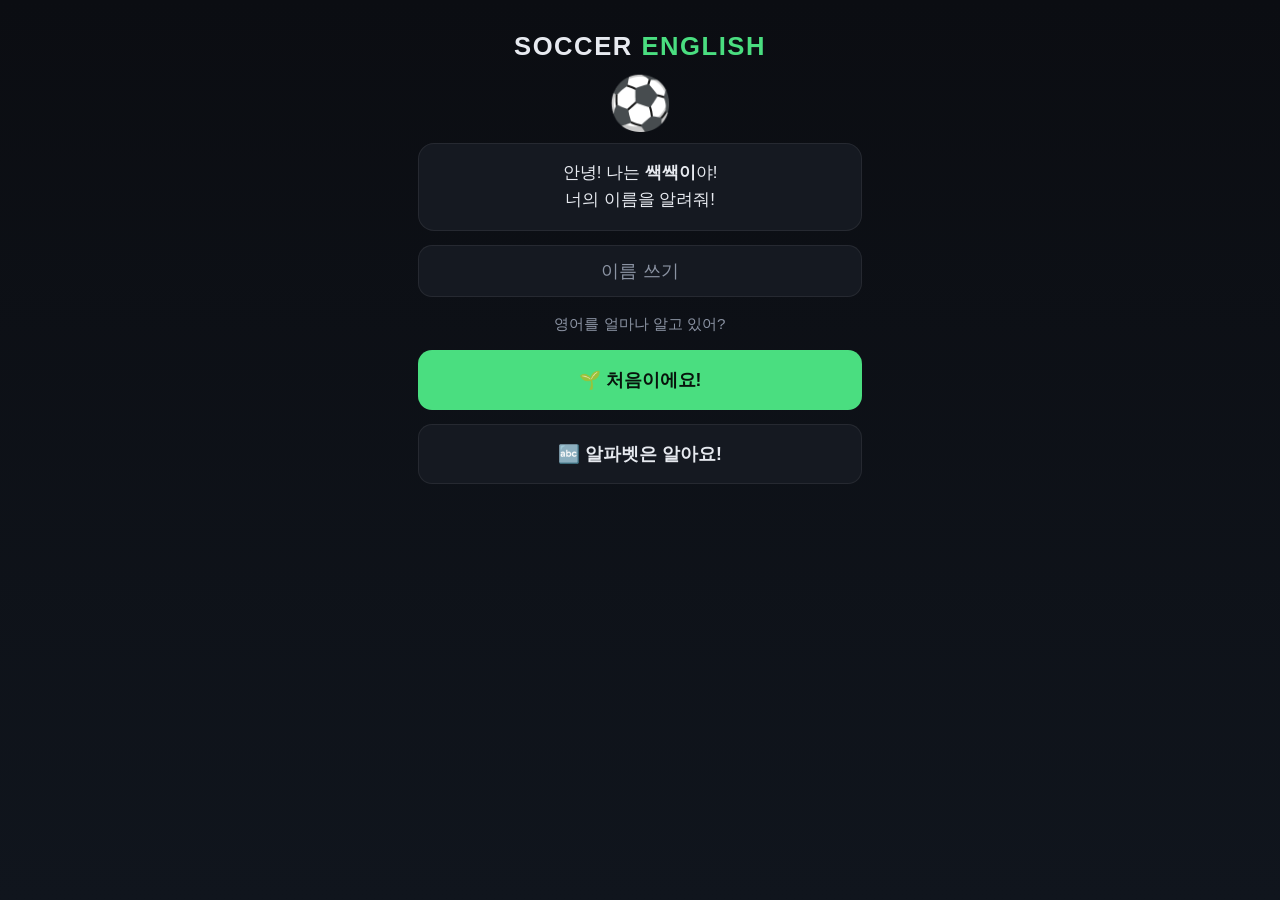
==== index.html @ 0148b0e5 "디자인 전면 개편 - 프리미엄 다크 스포츠 스타일 만화풍 배경/말풍선/바운스 제거, 다크 배경 + 카드 + 그린 포인트 단일 색. 터치 타깃 크기는 유지. 진행 점·브랜드 워드마크" ====
<!DOCTYPE html>
<!-- 초등 저학년 영어 학습 PWA "싸커 잉글리시" 메인 화면 -->
<html lang="ko">
<head>
  <meta charset="UTF-8">
  <meta name="viewport" content="width=device-width, initial-scale=1.0, user-scalable=no">
  <meta name="theme-color" content="#0b0d12">
  <title>싸커 잉글리시</title>
  <link rel="manifest" href="manifest.json">
  <link rel="stylesheet" href="css/app.css">
</head>
<body>
<div id="app">

  <!-- 첫 실행 화면 (데이터 로딩 완료 후 표시) -->
  <section id="screen-start" class="screen hidden">
    <div class="brand">SOCCER<span> ENGLISH</span></div>
    <div class="mascot">⚽</div>
    <div class="bubble">안녕! 나는 <b>쌕쌕이</b>야!<br>너의 이름을 알려줘!</div>
    <input id="inp-name" type="text" maxlength="8" placeholder="이름 쓰기" autocomplete="off">
    <p class="hint">영어를 얼마나 알고 있어?</p>
    <button id="btn-level-new" class="big green">🌱 처음이에요!</button>
    <button id="btn-level-abc" class="big blue">🔤 알파벳은 알아요!</button>
  </section>

  <!-- 홈(잔디 구장) 화면 -->
  <section id="screen-home" class="screen hidden">
    <header class="topbar">
      <span id="hud-coins">🪙 0</span>
      <span id="hud-streak">🔥 0일</span>
    </header>
    <div class="brand">SOCCER<span> ENGLISH</span></div>
    <p id="home-progress" class="progress-text"></p>
    <div class="bubble" id="home-msg">오늘도 훈련하러 가자!</div>
    <button id="btn-train" class="big green">⚽ 오늘의 훈련</button>
    <button id="btn-cards" class="big gold">🃏 내 카드</button>
    <button id="btn-song" class="big blue">🎤 노래방</button>
    <button id="btn-coupons" class="big pink">🎟️ 내 쿠폰</button>
  </section>

  <!-- 현금 쿠폰 화면 -->
  <section id="screen-coupons" class="screen hidden">
    <header class="topbar">
      <button id="btn-coupons-home" class="mini">🏠</button>
    </header>
    <h2>내 쿠폰</h2>
    <div id="coupon-list"></div>
  </section>

  <!-- 학습(훈련) 화면 -->
  <section id="screen-lesson" class="screen hidden">
    <header class="topbar">
      <button id="btn-lesson-home" class="mini">🏠</button>
      <span id="lesson-dots"></span>
    </header>
    <div id="lesson-area"></div>
  </section>

  <!-- 카드 도감 화면 -->
  <section id="screen-cards" class="screen hidden">
    <header class="topbar">
      <button id="btn-cards-home" class="mini">🏠</button>
      <span id="cards-coins">🪙 0</span>
    </header>
    <h2>내 선수 카드</h2>
    <div id="card-grid"></div>
    <button id="btn-pack" class="big gold">🎁 카드 뽑기 (🪙100)</button>
  </section>

  <!-- 노래방 화면 -->
  <section id="screen-song" class="screen hidden">
    <header class="topbar">
      <button id="btn-song-home" class="mini">🏠</button>
    </header>
    <h2>노래방</h2>
    <p class="hint">지나온 주차의 노래가 하나씩 열려! 눌러서 유튜브로 듣자 🎵</p>
    <div id="song-list"></div>
  </section>

  <!-- 골 세리머니 오버레이 -->
  <div id="goal-overlay" class="hidden">
    <div id="goal-text">GOAL!</div>
  </div>

</div>
<script src="js/app.js"></script>
</body>
</html>
---- css/app.css ----
/* 싸커 잉글리시 — 프리미엄 다크 스포츠 스타일. 어두운 배경 + 카드 + 그린 포인트, 터치 타깃은 크게 유지 */
* { box-sizing: border-box; -webkit-tap-highlight-color: transparent; }
:root {
  --bg: #0b0d12;
  --surface: #151921;
  --surface2: #1c222d;
  --line: rgba(255,255,255,.07);
  --text: #e7eaf0;
  --muted: #8b93a3;
  --accent: #4ade80;
  --accent-ink: #08130c;
  --gold: #f5c84c;
  --danger: #f87171;
}
html, body { margin: 0; padding: 0; height: 100%; }
body {
  font-family: -apple-system, "Segoe UI", "Apple SD Gothic Neo", "Malgun Gothic", sans-serif;
  background: linear-gradient(180deg, #0b0d12 0%, #10151d 100%);
  color: var(--text);
  overflow-x: hidden;
}
#app { max-width: 480px; margin: 0 auto; min-height: 100vh; padding: 20px 18px 28px; }

.screen { display: flex; flex-direction: column; align-items: center; gap: 14px; padding-top: 6px; }
.hidden { display: none !important; }

.topbar {
  width: 100%; display: flex; justify-content: space-between; align-items: center;
  font-size: 1rem; font-weight: 600; color: var(--muted); letter-spacing: .02em;
}

.brand { font-size: 1.6rem; font-weight: 900; letter-spacing: .06em; color: var(--text); margin: 6px 0 2px; }
.brand span { color: var(--accent); }

.mascot { font-size: 52px; line-height: 1; }
.mascot.small { font-size: 40px; }
.bounce { animation: none; }

.bubble {
  background: var(--surface); border: 1px solid var(--line); border-radius: 16px;
  padding: 16px 20px; font-size: 1.05rem; text-align: center; line-height: 1.6;
  color: var(--text); max-width: 100%; width: 100%;
}

input[type="text"] {
  font-size: 1.15rem; text-align: center; color: var(--text);
  background: var(--surface); border: 1px solid var(--line); border-radius: 14px;
  padding: 14px; width: 100%; outline: none;
}
input[type="text"]:focus { border-color: var(--accent); }
input::placeholder { color: var(--muted); }

button {
  border: none; border-radius: 14px; cursor: pointer;
  font-family: inherit; font-weight: 700; color: var(--text);
  transition: transform .08s, opacity .15s;
}
button:active { transform: scale(.97); }
.big {
  width: 100%; min-height: 60px; font-size: 1.1rem;
  background: var(--surface); border: 1px solid var(--line);
}
.green { background: var(--accent); border: none; color: var(--accent-ink); }
.blue, .gold, .pink { background: var(--surface); border: 1px solid var(--line); color: var(--text); }
.mini {
  background: var(--surface); border: 1px solid var(--line);
  min-width: 46px; min-height: 42px; font-size: 1.05rem;
}

.hint { color: var(--muted); font-size: .95rem; margin: 2px 0 0; text-align: center; line-height: 1.5; }
.progress-text { color: var(--muted); font-weight: 600; font-size: .95rem; margin: 0; letter-spacing: .02em; }

/* 학습 화면 */
#lesson-dots { display: flex; gap: 6px; align-items: center; }
.dot { width: 7px; height: 7px; border-radius: 50%; background: var(--line); display: inline-block; }
.dot.on { background: var(--accent); }
#lesson-area { width: 100%; display: flex; flex-direction: column; align-items: center; gap: 12px; }

.word-card {
  background: var(--surface); border: 1px solid var(--line); border-radius: 18px;
  width: 100%; padding: 22px 20px; text-align: center; cursor: pointer;
}
.word-card:active { background: var(--surface2); }
.word-card .emoji { font-size: 64px; line-height: 1.15; }
.word-card .en { font-size: 1.9rem; font-weight: 800; color: var(--text); margin: 8px 0 2px; letter-spacing: .01em; }
.word-card .ko { font-size: 1rem; color: var(--muted); line-height: 1.5; }

.quiz-q {
  background: transparent; border-radius: 0; padding: 6px 4px; width: 100%;
  text-align: center; font-size: 1.05rem; font-weight: 600; color: var(--muted);
}
.quiz-opts { display: flex; gap: 10px; width: 100%; justify-content: center; flex-wrap: wrap; }
.opt {
  background: var(--surface); border: 1px solid var(--line); border-radius: 18px;
  font-size: 52px; width: 30%; min-width: 96px; min-height: 100px;
}
.opt.text { font-size: 1.3rem; font-weight: 800; color: var(--text); }
.opt.correct { border-color: var(--accent); background: rgba(74,222,128,.12); }
.opt.wrong { border-color: var(--danger); background: rgba(248,113,113,.10); animation: shake .35s; }
@keyframes shake {
  0%,100% { transform: translateX(0); } 25% { transform: translateX(-7px); } 75% { transform: translateX(7px); }
}

.speak-btn {
  background: var(--surface); border: 1px solid var(--line); color: var(--text);
  width: 100%; min-height: 56px; font-size: 1.05rem;
}
.next-btn {
  background: var(--accent); color: var(--accent-ink);
  width: 100%; min-height: 56px; font-size: 1.1rem;
}

/* 골 세리머니 */
#goal-overlay {
  position: fixed; inset: 0; display: flex; align-items: center; justify-content: center;
  background: rgba(5,7,10,.66); z-index: 50;
}
#goal-text {
  font-size: 58px; font-weight: 900; font-style: italic; letter-spacing: .04em;
  color: var(--accent); animation: pop .5s ease-out;
}
@keyframes pop { 0% { transform: scale(.3); } 70% { transform: scale(1.18); } 100% { transform: scale(1); } }
.confetti {
  position: fixed; top: -10px; font-size: 24px; z-index: 51;
  animation: fall 1.4s linear forwards;
}
@keyframes fall { to { transform: translateY(105vh) rotate(360deg); opacity: .5; } }

/* 카드 도감 */
h2 { color: var(--text); margin: 4px 0; font-size: 1.25rem; letter-spacing: .02em; }
#card-grid { display: grid; grid-template-columns: repeat(3, 1fr); gap: 10px; width: 100%; }
.pcard {
  background: var(--surface); border: 1px solid var(--line); border-radius: 14px;
  padding: 14px 4px 12px; text-align: center;
}
.pcard .face { font-size: 38px; }
.pcard .nm { font-size: .78rem; font-weight: 600; margin-top: 6px; color: var(--text); }
.pcard.locked { opacity: .45; }
.pcard.locked .nm { color: var(--muted); }
.pcard.rare { border-color: rgba(96,165,250,.45); }
.pcard.legend { border-color: rgba(245,200,76,.55); }

.reward-box {
  background: var(--surface); border: 1px solid var(--line); border-radius: 18px;
  width: 100%; padding: 26px 22px; text-align: center;
  font-size: 1.1rem; line-height: 1.9; color: var(--text);
}
.reward-box .big-coin { font-size: 46px; }
.reward-box.used { opacity: .5; }
#coupon-list { width: 100%; display: flex; flex-direction: column; gap: 12px; align-items: center; }
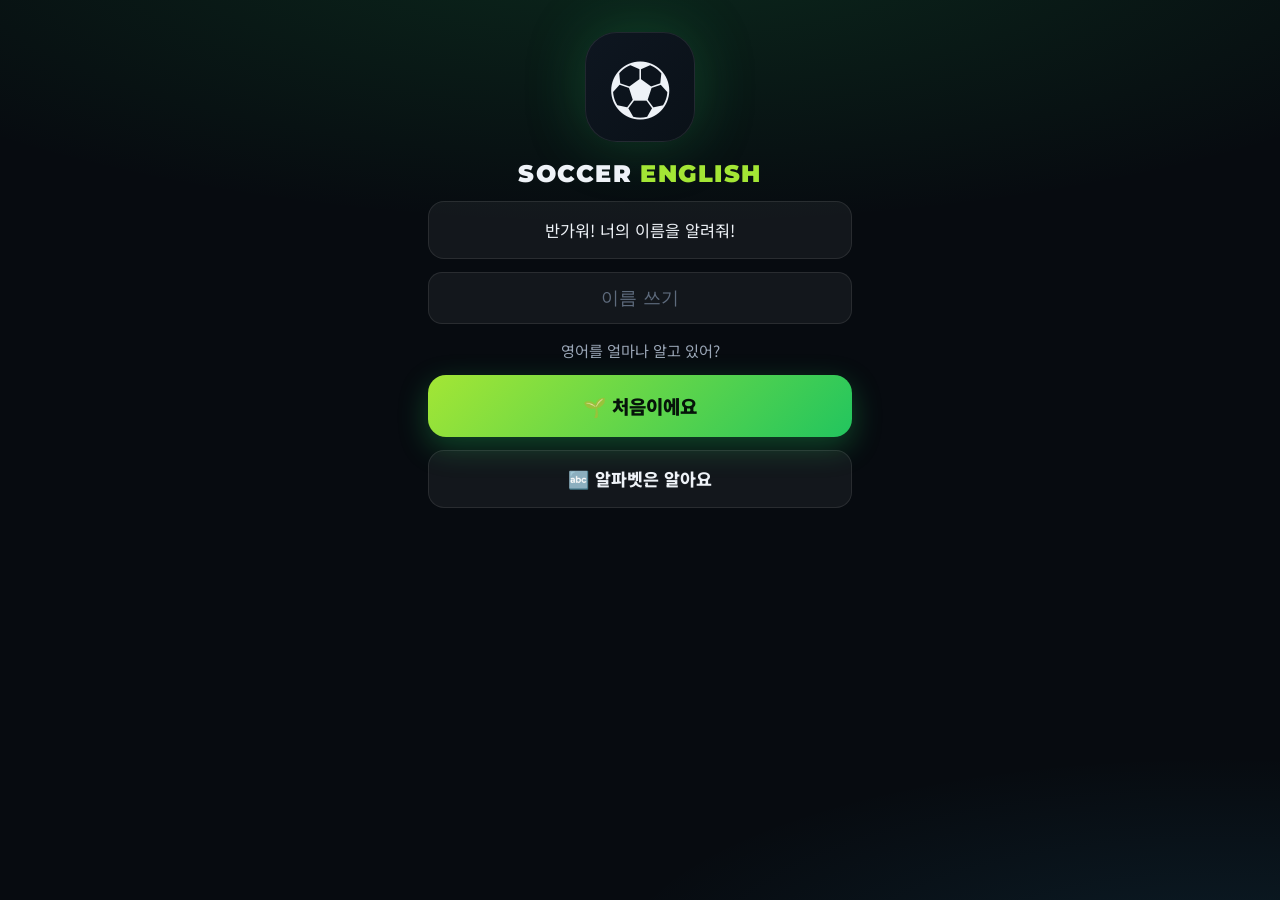
==== commit 850fe4fc: "앱 전체 디자인을 시안 A(스타디움 나이트)로 통일 + 고급화 - 다크 + 네온 그린 그라데이션, Montserrat 디스플레이 타이포, 글로우 - 홈 히어로(DAY N + 진도바" ====
--- a/index.html
+++ b/index.html
@@ -4,9 +4,12 @@
 <head>
   <meta charset="UTF-8">
   <meta name="viewport" content="width=device-width, initial-scale=1.0, user-scalable=no">
-  <meta name="theme-color" content="#0b0d12">
+  <meta name="theme-color" content="#070b10">
   <title>싸커 잉글리시</title>
   <link rel="manifest" href="manifest.json">
+  <link rel="preconnect" href="https://fonts.googleapis.com">
+  <link rel="preconnect" href="https://fonts.gstatic.com" crossorigin>
+  <link href="https://fonts.googleapis.com/css2?family=Montserrat:wght@700;800;900&family=Noto+Sans+KR:wght@500;700;900&display=swap" rel="stylesheet">
   <link rel="stylesheet" href="css/app.css">
 </head>
 <body>
@@ -14,28 +17,65 @@
 
   <!-- 첫 실행 화면 (데이터 로딩 완료 후 표시) -->
   <section id="screen-start" class="screen hidden">
+    <div class="start-logo">⚽</div>
     <div class="brand">SOCCER<span> ENGLISH</span></div>
-    <div class="mascot">⚽</div>
-    <div class="bubble">안녕! 나는 <b>쌕쌕이</b>야!<br>너의 이름을 알려줘!</div>
+    <div class="bubble">반가워! 너의 이름을 알려줘!</div>
     <input id="inp-name" type="text" maxlength="8" placeholder="이름 쓰기" autocomplete="off">
     <p class="hint">영어를 얼마나 알고 있어?</p>
-    <button id="btn-level-new" class="big green">🌱 처음이에요!</button>
-    <button id="btn-level-abc" class="big blue">🔤 알파벳은 알아요!</button>
+    <button id="btn-level-new" class="cta">🌱  처음이에요</button>
+    <button id="btn-level-abc" class="big">🔤  알파벳은 알아요</button>
   </section>
 
-  <!-- 홈(잔디 구장) 화면 -->
+  <!-- 홈 화면 -->
   <section id="screen-home" class="screen hidden">
+    <header class="topbar home-top">
+      <span class="pill coin" id="hud-coins">🪙 0</span>
+      <span class="pill fire" id="hud-streak">🔥 0일</span>
+    </header>
+    <div class="hero">
+      <div class="kick">TODAY'S TRAINING</div>
+      <div class="day" id="hero-day">DAY 1</div>
+      <div class="sub" id="home-progress"></div>
+      <div class="bar"><i id="hero-bar"></i></div>
+    </div>
+    <div class="home-msg" id="home-msg"></div>
+    <button id="btn-train" class="cta">▶  오늘의 훈련 시작</button>
+    <div class="tiles">
+      <button id="btn-cards" class="tile"><span class="ic">🃏</span>내 카드</button>
+      <button id="btn-song" class="tile"><span class="ic">🎤</span>노래방</button>
+      <button id="btn-coupons" class="tile"><span class="ic">🎟️</span>내 쿠폰</button>
+    </div>
+    <button id="btn-parent" class="textlink">👨‍👩‍👧 부모님</button>
+  </section>
+
+  <!-- 부모 진행 현황 화면 (간단한 잠금 통과 후) -->
+  <section id="screen-parent" class="screen hidden">
     <header class="topbar">
-      <span id="hud-coins">🪙 0</span>
-      <span id="hud-streak">🔥 0일</span>
+      <button id="btn-parent-home" class="mini">🏠</button>
+      <span>부모님 화면</span>
     </header>
-    <div class="brand">SOCCER<span> ENGLISH</span></div>
-    <p id="home-progress" class="progress-text"></p>
-    <div class="bubble" id="home-msg">오늘도 훈련하러 가자!</div>
-    <button id="btn-train" class="big green">⚽ 오늘의 훈련</button>
-    <button id="btn-cards" class="big gold">🃏 내 카드</button>
-    <button id="btn-song" class="big blue">🎤 노래방</button>
-    <button id="btn-coupons" class="big pink">🎟️ 내 쿠폰</button>
+    <div id="parent-gate">
+      <div class="bubble">부모님 확인이에요.<br><b id="gate-q"></b> 의 답을 적어 주세요.</div>
+      <input id="gate-input" type="number" inputmode="numeric" placeholder="답">
+      <button id="gate-ok" class="big green">확인</button>
+      <div id="gate-fb" class="say-fb"></div>
+    </div>
+    <div id="parent-dash" class="hidden"></div>
+  </section>
+
+  <!-- 노래방 가사 하이라이트 화면 -->
+  <section id="screen-karaoke" class="screen hidden">
+    <header class="topbar">
+      <button id="btn-karaoke-back" class="mini">◀ 노래</button>
+      <button id="btn-karaoke-home" class="mini">🏠</button>
+    </header>
+    <div id="karaoke-title" class="brand" style="font-size:1.1rem"></div>
+    <div id="k-player-wrap"><div id="k-player"></div></div>
+    <div class="karaoke-ctrl">
+      <button id="k-minus" class="say-btn">⏪ 가사 -1초</button>
+      <button id="k-plus" class="say-btn">가사 +1초 ⏩</button>
+    </div>
+    <div id="karaoke-lyrics"></div>
   </section>
 
   <!-- 현금 쿠폰 화면 -->
@@ -73,8 +113,17 @@
       <button id="btn-song-home" class="mini">🏠</button>
     </header>
     <h2>노래방</h2>
-    <p class="hint">지나온 주차의 노래가 하나씩 열려! 눌러서 유튜브로 듣자 🎵</p>
+    <p class="hint">지나온 주차의 노래가 하나씩 열려! 눌러서 영상으로 보자 🎵</p>
     <div id="song-list"></div>
+  </section>
+
+  <!-- 노래 보기 화면 (영상 + 단어 + 가사 게임) -->
+  <section id="screen-songview" class="screen hidden">
+    <header class="topbar">
+      <button id="btn-songview-back" class="mini">◀ 노래방</button>
+      <button id="btn-songview-home" class="mini">🏠</button>
+    </header>
+    <div id="songview-area"></div>
   </section>
 
   <!-- 골 세리머니 오버레이 -->
--- a/css/app.css
+++ b/css/app.css
@@ -1,150 +1,196 @@
-/* 싸커 잉글리시 — 프리미엄 다크 스포츠 스타일. 어두운 배경 + 카드 + 그린 포인트, 터치 타깃은 크게 유지 */
+/* 싸커 잉글리시 — 시안 A "스타디움 나이트" 적용. 다크 + 네온 그린 그라데이션, 프리미엄 athletic */
 * { box-sizing: border-box; -webkit-tap-highlight-color: transparent; }
 :root {
-  --bg: #0b0d12;
-  --surface: #151921;
-  --surface2: #1c222d;
-  --line: rgba(255,255,255,.07);
-  --text: #e7eaf0;
-  --muted: #8b93a3;
-  --accent: #4ade80;
-  --accent-ink: #08130c;
-  --gold: #f5c84c;
-  --danger: #f87171;
+  --bg: #070b10;
+  --surface: rgba(255,255,255,.05);
+  --surface-solid: #101822;
+  --line: rgba(255,255,255,.09);
+  --text: #eef2f7;
+  --muted: #9aa6b6;
+  --faint: #5e6b7d;
+  --accent: #a3e635;
+  --accent2: #22c55e;
+  --accent-ink: #06140a;
+  --gold: #fbbf24;
+  --rose: #fb7185;
+  --display: 'Montserrat', 'Noto Sans KR', sans-serif;
 }
-html, body { margin: 0; padding: 0; height: 100%; }
+html, body { margin: 0; padding: 0; min-height: 100%; }
 body {
-  font-family: -apple-system, "Segoe UI", "Apple SD Gothic Neo", "Malgun Gothic", sans-serif;
-  background: linear-gradient(180deg, #0b0d12 0%, #10151d 100%);
+  font-family: 'Noto Sans KR', -apple-system, 'Malgun Gothic', sans-serif;
   color: var(--text);
-  overflow-x: hidden;
+  background: var(--bg);
+  background-image:
+    radial-gradient(120% 55% at 50% -8%, rgba(34,197,94,.16), transparent 60%),
+    radial-gradient(80% 40% at 95% 108%, rgba(56,189,248,.10), transparent 60%);
+  background-attachment: fixed;
 }
-#app { max-width: 480px; margin: 0 auto; min-height: 100vh; padding: 20px 18px 28px; }
+#app { max-width: 460px; margin: 0 auto; min-height: 100vh; padding: 18px 18px 34px; }
 
-.screen { display: flex; flex-direction: column; align-items: center; gap: 14px; padding-top: 6px; }
+.screen { display: flex; flex-direction: column; align-items: center; gap: 13px; }
 .hidden { display: none !important; }
 
 .topbar {
   width: 100%; display: flex; justify-content: space-between; align-items: center;
-  font-size: 1rem; font-weight: 600; color: var(--muted); letter-spacing: .02em;
+  color: var(--muted); font-weight: 700; font-size: .95rem; gap: 8px;
 }
+.home-top { margin-bottom: 4px; }
+.pill {
+  display: inline-flex; align-items: center; gap: 6px;
+  background: var(--surface); border: 1px solid var(--line); border-radius: 999px;
+  padding: 8px 15px; font-weight: 800; font-size: .92rem; backdrop-filter: blur(8px);
+}
+.coin { color: var(--gold); } .fire { color: var(--rose); }
 
-.brand { font-size: 1.6rem; font-weight: 900; letter-spacing: .06em; color: var(--text); margin: 6px 0 2px; }
+/* 브랜드 / 시작 */
+.brand { font-family: var(--display); font-weight: 900; font-size: 1.5rem; letter-spacing: .06em; }
 .brand span { color: var(--accent); }
-
-.mascot { font-size: 52px; line-height: 1; }
-.mascot.small { font-size: 40px; }
+.start-logo {
+  width: 110px; height: 110px; border-radius: 32px; margin: 14px auto 4px; font-size: 62px;
+  display: flex; align-items: center; justify-content: center;
+  background: linear-gradient(135deg, #0e1620, #0a1118); border: 1px solid var(--line);
+  box-shadow: 0 0 60px rgba(34,197,94,.25);
+}
+.mascot { font-size: 48px; line-height: 1; }
+.mascot.small { font-size: 38px; }
 .bounce { animation: none; }
 
 .bubble {
   background: var(--surface); border: 1px solid var(--line); border-radius: 16px;
-  padding: 16px 20px; font-size: 1.05rem; text-align: center; line-height: 1.6;
-  color: var(--text); max-width: 100%; width: 100%;
+  padding: 15px 18px; font-size: 1.02rem; text-align: center; line-height: 1.6; width: 100%;
 }
 
-input[type="text"] {
-  font-size: 1.15rem; text-align: center; color: var(--text);
-  background: var(--surface); border: 1px solid var(--line); border-radius: 14px;
-  padding: 14px; width: 100%; outline: none;
+input[type="text"], input[type="number"] {
+  font-size: 1.15rem; text-align: center; color: var(--text); width: 100%;
+  background: var(--surface); border: 1px solid var(--line); border-radius: 14px; padding: 14px; outline: none;
 }
-input[type="text"]:focus { border-color: var(--accent); }
-input::placeholder { color: var(--muted); }
+input:focus { border-color: var(--accent); }
+input::placeholder { color: var(--faint); }
 
-button {
-  border: none; border-radius: 14px; cursor: pointer;
-  font-family: inherit; font-weight: 700; color: var(--text);
-  transition: transform .08s, opacity .15s;
+/* 버튼 */
+button { border: none; border-radius: 16px; cursor: pointer; font-family: inherit; font-weight: 800; color: var(--text); transition: transform .08s, filter .15s; }
+button:active { transform: scale(.97); }
+.cta {
+  width: 100%; min-height: 62px; font-size: 1.18rem; font-weight: 900; color: var(--accent-ink);
+  background: linear-gradient(135deg, var(--accent), var(--accent2));
+  box-shadow: 0 10px 30px rgba(34,197,94,.32); border-radius: 18px;
 }
-button:active { transform: scale(.97); }
-.big {
-  width: 100%; min-height: 60px; font-size: 1.1rem;
-  background: var(--surface); border: 1px solid var(--line);
+.big { width: 100%; min-height: 58px; font-size: 1.08rem; background: var(--surface); border: 1px solid var(--line); }
+.mini { background: var(--surface); border: 1px solid var(--line); min-width: 48px; min-height: 42px; font-size: 1rem; color: var(--text); }
+.textlink { background: transparent; color: var(--faint); border: none; font-size: .92rem; min-height: 42px; margin-top: 2px; text-decoration: underline; }
+
+/* 홈 히어로 */
+.hero {
+  position: relative; width: 100%; border-radius: 24px; padding: 22px 22px 24px; overflow: hidden;
+  background: linear-gradient(135deg, #0e1620, #0a1118); border: 1px solid var(--line);
 }
-.green { background: var(--accent); border: none; color: var(--accent-ink); }
-.blue, .gold, .pink { background: var(--surface); border: 1px solid var(--line); color: var(--text); }
-.mini {
-  background: var(--surface); border: 1px solid var(--line);
-  min-width: 46px; min-height: 42px; font-size: 1.05rem;
+.hero::after {
+  content: ""; position: absolute; right: -40px; top: -40px; width: 180px; height: 180px; border-radius: 50%;
+  background: radial-gradient(circle, rgba(163,230,53,.30), transparent 70%); filter: blur(6px);
 }
+.kick { font-family: var(--display); font-weight: 900; font-size: .76rem; letter-spacing: .22em; color: var(--accent); margin-bottom: 6px; position: relative; z-index: 2; }
+.day { font-family: var(--display); font-weight: 900; font-size: 2.4rem; line-height: 1; margin-bottom: 6px; position: relative; z-index: 2; }
+.sub { color: var(--muted); font-size: .95rem; position: relative; z-index: 2; }
+.bar { height: 8px; border-radius: 99px; background: rgba(255,255,255,.08); margin-top: 15px; overflow: hidden; position: relative; z-index: 2; }
+.bar i { display: block; height: 100%; width: 0%; border-radius: 99px; background: linear-gradient(90deg, var(--accent), var(--accent2)); transition: width .4s; }
+.home-msg { color: var(--muted); font-size: .98rem; text-align: center; min-height: 1em; }
 
-.hint { color: var(--muted); font-size: .95rem; margin: 2px 0 0; text-align: center; line-height: 1.5; }
-.progress-text { color: var(--muted); font-weight: 600; font-size: .95rem; margin: 0; letter-spacing: .02em; }
+/* 홈 타일 */
+.tiles { display: grid; grid-template-columns: 1fr 1fr 1fr; gap: 10px; width: 100%; }
+.tile { background: var(--surface); border: 1px solid var(--line); border-radius: 18px; padding: 16px 6px; font-weight: 700; font-size: .9rem; color: #cdd6e2; }
+.tile .ic { font-size: 26px; display: block; margin-bottom: 6px; }
+
+.hint { color: var(--muted); font-size: .95rem; text-align: center; line-height: 1.5; margin: 2px 0 0; }
+.progress-text { color: var(--muted); font-weight: 600; font-size: .95rem; margin: 0; }
 
 /* 학습 화면 */
 #lesson-dots { display: flex; gap: 6px; align-items: center; }
 .dot { width: 7px; height: 7px; border-radius: 50%; background: var(--line); display: inline-block; }
-.dot.on { background: var(--accent); }
-#lesson-area { width: 100%; display: flex; flex-direction: column; align-items: center; gap: 12px; }
+.dot.on { background: var(--accent); box-shadow: 0 0 8px rgba(163,230,53,.6); }
+#lesson-area, #songview-area { width: 100%; display: flex; flex-direction: column; align-items: center; gap: 12px; }
 
+/* 단어 카드 — 이모지를 프레임 타일에 담아 고급스럽게 */
 .word-card {
-  background: var(--surface); border: 1px solid var(--line); border-radius: 18px;
-  width: 100%; padding: 22px 20px; text-align: center; cursor: pointer;
+  background: linear-gradient(180deg, #101a24, #0b121a); border: 1px solid var(--line);
+  border-radius: 22px; width: 100%; padding: 22px 20px; text-align: center; cursor: pointer;
 }
-.word-card:active { background: var(--surface2); }
-.word-card .emoji { font-size: 64px; line-height: 1.15; }
-.word-card .en { font-size: 1.9rem; font-weight: 800; color: var(--text); margin: 8px 0 2px; letter-spacing: .01em; }
+.word-card:active { filter: brightness(1.12); }
+.word-card .emoji {
+  width: 96px; height: 96px; margin: 0 auto 14px; border-radius: 24px;
+  display: flex; align-items: center; justify-content: center; font-size: 56px;
+  background: radial-gradient(circle at 30% 25%, #1c2a37, #0d141c); border: 1px solid rgba(163,230,53,.25);
+}
+.word-card .en { font-family: var(--display); font-weight: 900; font-size: 1.9rem; color: var(--text); margin: 4px 0 2px; }
 .word-card .ko { font-size: 1rem; color: var(--muted); line-height: 1.5; }
 
-.quiz-q {
-  background: transparent; border-radius: 0; padding: 6px 4px; width: 100%;
-  text-align: center; font-size: 1.05rem; font-weight: 600; color: var(--muted);
-}
+.quiz-q { width: 100%; text-align: center; font-size: 1.02rem; font-weight: 700; color: var(--muted); padding: 4px; }
 .quiz-opts { display: flex; gap: 10px; width: 100%; justify-content: center; flex-wrap: wrap; }
 .opt {
   background: var(--surface); border: 1px solid var(--line); border-radius: 18px;
   font-size: 52px; width: 30%; min-width: 96px; min-height: 100px;
 }
-.opt.text { font-size: 1.3rem; font-weight: 800; color: var(--text); }
-.opt.correct { border-color: var(--accent); background: rgba(74,222,128,.12); }
-.opt.wrong { border-color: var(--danger); background: rgba(248,113,113,.10); animation: shake .35s; }
-@keyframes shake {
-  0%,100% { transform: translateX(0); } 25% { transform: translateX(-7px); } 75% { transform: translateX(7px); }
-}
+.opt.text { font-family: var(--display); font-size: 1.3rem; font-weight: 900; color: var(--text); }
+.opt.correct { border-color: var(--accent); background: rgba(163,230,53,.14); box-shadow: 0 0 20px rgba(163,230,53,.25); }
+.opt.wrong { border-color: var(--rose); background: rgba(251,113,133,.12); animation: shake .35s; }
+@keyframes shake { 0%,100% { transform: translateX(0); } 25% { transform: translateX(-7px); } 75% { transform: translateX(7px); } }
 
-.speak-btn {
-  background: var(--surface); border: 1px solid var(--line); color: var(--text);
-  width: 100%; min-height: 56px; font-size: 1.05rem;
-}
-.next-btn {
-  background: var(--accent); color: var(--accent-ink);
-  width: 100%; min-height: 56px; font-size: 1.1rem;
-}
+.speak-btn { background: var(--surface); border: 1px solid var(--line); color: var(--text); width: 100%; min-height: 56px; font-size: 1.05rem; }
+.next-btn { width: 100%; min-height: 58px; font-size: 1.12rem; font-weight: 900; color: var(--accent-ink); background: linear-gradient(135deg, var(--accent), var(--accent2)); box-shadow: 0 8px 24px rgba(34,197,94,.28); }
+
+/* 따라 말하기 */
+.say-row { display: flex; gap: 8px; width: 100%; }
+.say-btn { flex: 1; min-height: 48px; font-size: .98rem; background: var(--surface); border: 1px solid var(--line); color: var(--text); }
+.say-btn.mic { background: rgba(163,230,53,.14); border-color: rgba(163,230,53,.4); color: var(--accent); }
+.say-btn:disabled { opacity: .6; }
+.say-fb { width: 100%; text-align: center; font-size: .9rem; color: var(--muted); min-height: 1em; margin-bottom: 4px; }
+.say-fb.good { color: var(--accent); font-weight: 700; }
+.say-fb.retry { color: var(--gold); }
 
 /* 골 세리머니 */
-#goal-overlay {
-  position: fixed; inset: 0; display: flex; align-items: center; justify-content: center;
-  background: rgba(5,7,10,.66); z-index: 50;
-}
-#goal-text {
-  font-size: 58px; font-weight: 900; font-style: italic; letter-spacing: .04em;
-  color: var(--accent); animation: pop .5s ease-out;
-}
+#goal-overlay { position: fixed; inset: 0; display: flex; align-items: center; justify-content: center; background: rgba(5,7,10,.66); z-index: 50; }
+#goal-text { font-family: var(--display); font-size: 58px; font-weight: 900; font-style: italic; letter-spacing: .03em; color: var(--accent); text-shadow: 0 0 30px rgba(163,230,53,.6); animation: pop .5s ease-out; }
 @keyframes pop { 0% { transform: scale(.3); } 70% { transform: scale(1.18); } 100% { transform: scale(1); } }
-.confetti {
-  position: fixed; top: -10px; font-size: 24px; z-index: 51;
-  animation: fall 1.4s linear forwards;
-}
+.confetti { position: fixed; top: -10px; font-size: 24px; z-index: 51; animation: fall 1.4s linear forwards; }
 @keyframes fall { to { transform: translateY(105vh) rotate(360deg); opacity: .5; } }
 
 /* 카드 도감 */
-h2 { color: var(--text); margin: 4px 0; font-size: 1.25rem; letter-spacing: .02em; }
+h2 { font-family: var(--display); color: var(--text); margin: 4px 0; font-size: 1.2rem; letter-spacing: .03em; }
 #card-grid { display: grid; grid-template-columns: repeat(3, 1fr); gap: 10px; width: 100%; }
-.pcard {
-  background: var(--surface); border: 1px solid var(--line); border-radius: 14px;
-  padding: 14px 4px 12px; text-align: center;
-}
+.pcard { background: var(--surface); border: 1px solid var(--line); border-radius: 16px; padding: 14px 4px 12px; text-align: center; }
 .pcard .face { font-size: 38px; }
 .pcard .nm { font-size: .78rem; font-weight: 600; margin-top: 6px; color: var(--text); }
-.pcard.locked { opacity: .45; }
-.pcard.locked .nm { color: var(--muted); }
-.pcard.rare { border-color: rgba(96,165,250,.45); }
-.pcard.legend { border-color: rgba(245,200,76,.55); }
+.pcard.locked { opacity: .4; } .pcard.locked .nm { color: var(--muted); }
+.pcard.rare { border-color: rgba(56,189,248,.5); }
+.pcard.legend { border-color: rgba(251,191,36,.6); box-shadow: 0 0 18px rgba(251,191,36,.18); }
 
-.reward-box {
-  background: var(--surface); border: 1px solid var(--line); border-radius: 18px;
-  width: 100%; padding: 26px 22px; text-align: center;
-  font-size: 1.1rem; line-height: 1.9; color: var(--text);
-}
-.reward-box .big-coin { font-size: 46px; }
+.reward-box { background: linear-gradient(180deg, #101a24, #0b121a); border: 1px solid var(--line); border-radius: 22px; width: 100%; padding: 26px 22px; text-align: center; font-size: 1.08rem; line-height: 1.9; }
+.reward-box .big-coin { font-size: 48px; }
 .reward-box.used { opacity: .5; }
 #coupon-list { width: 100%; display: flex; flex-direction: column; gap: 12px; align-items: center; }
+
+/* 노래 가사 빈칸 */
+.lyric-line { width: 100%; text-align: center; font-family: var(--display); font-size: 1.5rem; font-weight: 800; color: var(--text); padding: 18px 14px; background: var(--surface); border: 1px solid var(--line); border-radius: 16px; line-height: 1.5; }
+.lyric-ko { width: 100%; text-align: center; color: var(--muted); font-size: 1rem; }
+
+/* 유튜브 영상 카드 */
+.video-card { width: 100%; aspect-ratio: 16/9; border-radius: 16px; overflow: hidden; background: #000; border: 1px solid var(--line); }
+.video-thumb { width: 100%; height: 100%; background-size: cover; background-position: center; display: flex; align-items: center; justify-content: center; cursor: pointer; }
+.video-play { width: 64px; height: 64px; border-radius: 50%; background: linear-gradient(135deg, var(--accent), var(--accent2)); color: var(--accent-ink); font-size: 26px; display: flex; align-items: center; justify-content: center; padding-left: 5px; box-shadow: 0 6px 24px rgba(0,0,0,.5); }
+.video-frame { width: 100%; height: 100%; border: 0; display: block; }
+
+/* 부모 진행 현황 */
+#parent-gate, #parent-dash { width: 100%; display: flex; flex-direction: column; gap: 12px; align-items: center; }
+.stat-card { width: 100%; background: var(--surface); border: 1px solid var(--line); border-radius: 14px; padding: 14px 18px; display: flex; justify-content: space-between; align-items: center; }
+.stat-card .lbl { color: var(--muted); font-size: .95rem; }
+.stat-card .val { font-family: var(--display); color: var(--text); font-size: 1.12rem; font-weight: 800; }
+.stat-card .val.accent { color: var(--accent); }
+.stat-card .val.gold { color: var(--gold); }
+
+/* 노래방 가사 하이라이트 */
+#k-player-wrap { width: 100%; aspect-ratio: 16/9; border-radius: 16px; overflow: hidden; background: #000; }
+#k-player, #k-player iframe { width: 100%; height: 100%; border: 0; }
+.karaoke-ctrl { display: flex; gap: 8px; width: 100%; }
+.karaoke-ctrl .say-btn { flex: 1; }
+#karaoke-lyrics { width: 100%; max-height: 42vh; overflow-y: auto; display: flex; flex-direction: column; gap: 2px; background: var(--surface); border: 1px solid var(--line); border-radius: 14px; padding: 10px; }
+.klyric { padding: 10px 12px; border-radius: 10px; text-align: center; cursor: pointer; color: var(--muted); font-size: 1.05rem; transition: all .12s; }
+.klyric.active { color: var(--accent-ink); background: linear-gradient(135deg, var(--accent), var(--accent2)); font-weight: 800; font-size: 1.2rem; }
